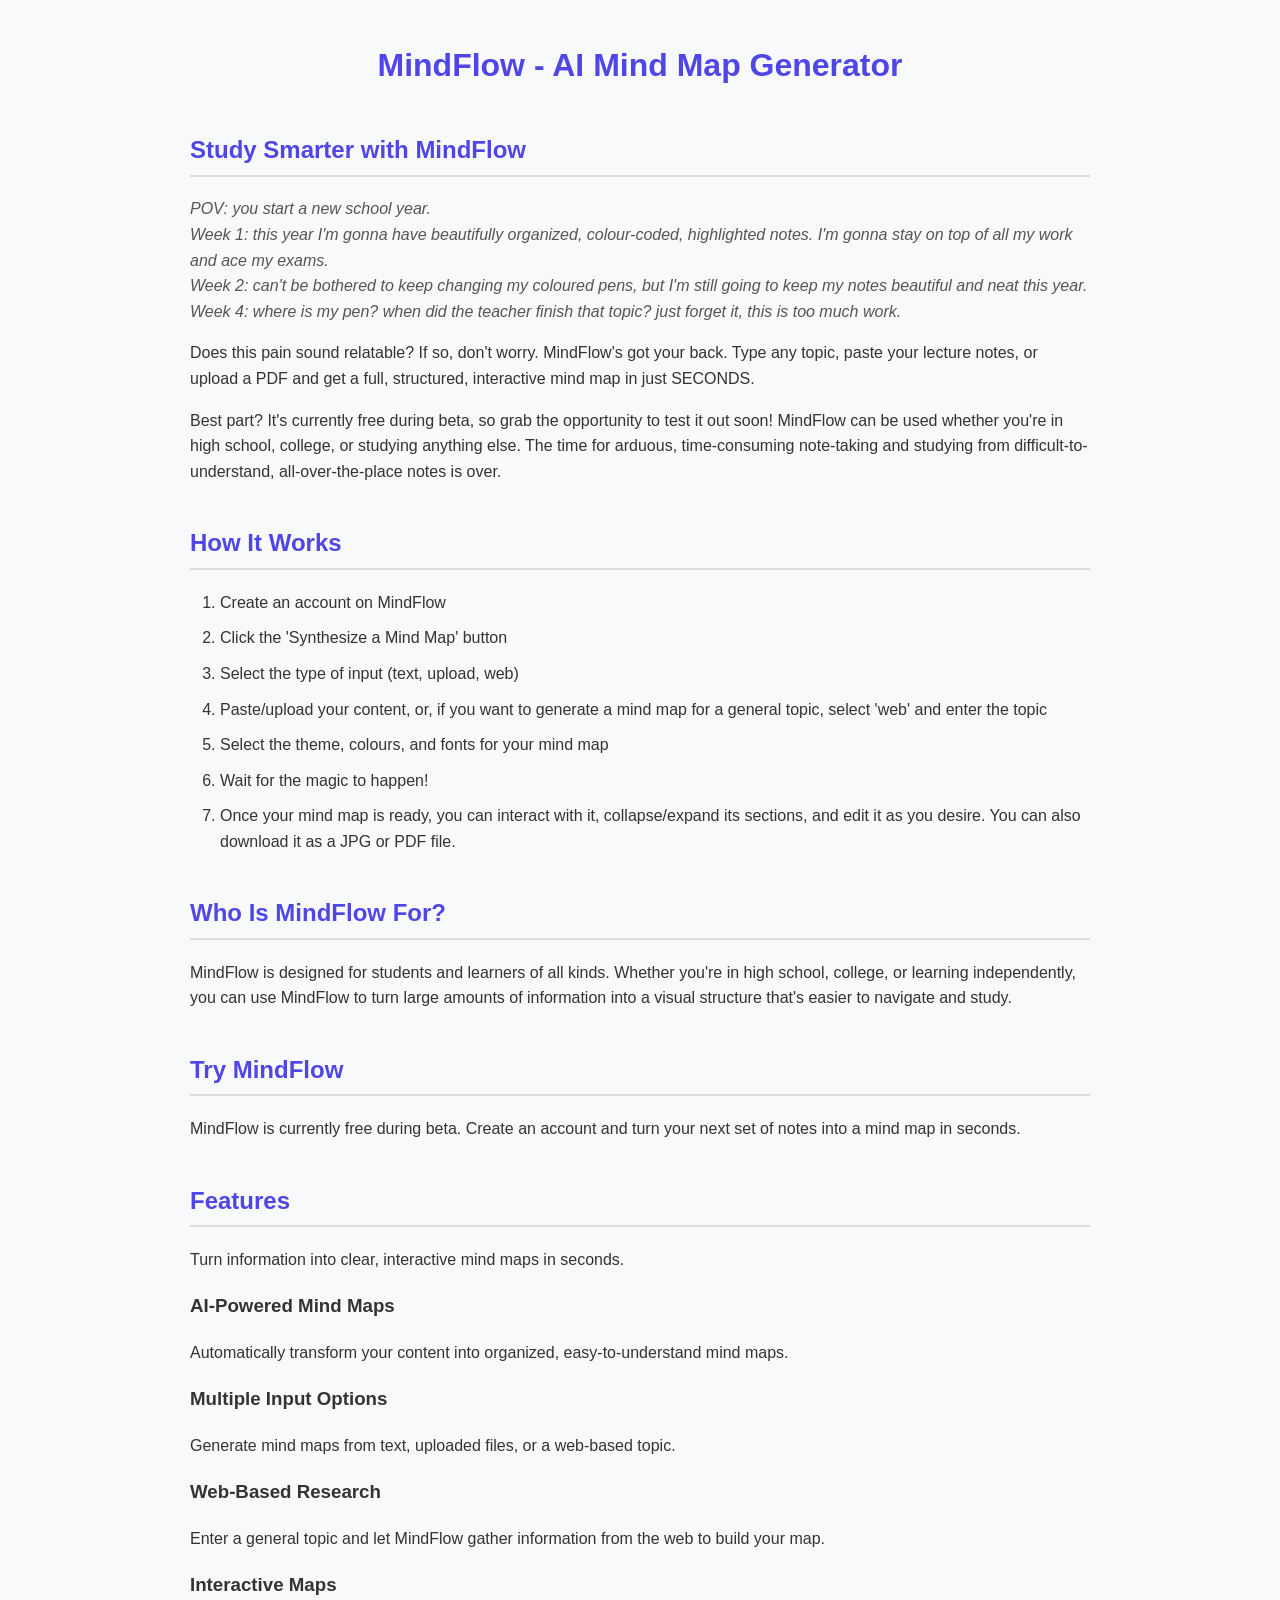
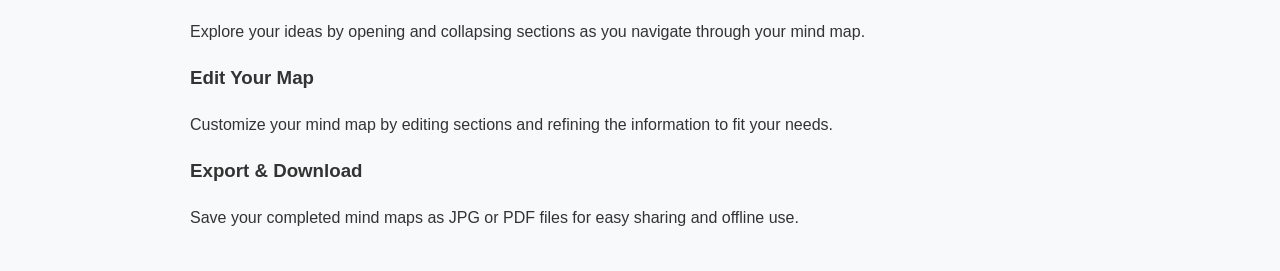
==== index.html @ 9a9466a0 "Rename public.html to index.html" ====
<html>

<head>
  <title>MindFlow - AI Mind Map Generator</title>
  <link rel="stylesheet" href="style.css">
</head>

<body>

<h1>MindFlow - AI Mind Map Generator</h1>

<h2>Study Smarter with MindFlow</h2>

<p>
  <em>
    POV: you start a new school year.<br>
    Week 1: this year I'm gonna have beautifully organized, colour-coded, highlighted notes. I'm gonna stay on top of all my work and ace my exams.<br>
    Week 2: can't be bothered to keep changing my coloured pens, but I'm still going to keep my notes beautiful and neat this year.<br>
    Week 4: where is my pen? when did the teacher finish that topic? just forget it, this is too much work.
  </em>
</p>

<p>
  Does this pain sound relatable? If so, don't worry. MindFlow's got your back.
  Type any topic, paste your lecture notes, or upload a PDF and get a full,
  structured, interactive mind map in just SECONDS.
</p>

<p>
  Best part? It's currently free during beta, so grab the opportunity to test it out soon!
  MindFlow can be used whether you're in high school, college, or studying anything else.
  The time for arduous, time-consuming note-taking and studying from difficult-to-understand,
  all-over-the-place notes is over.
</p>


<h2>How It Works</h2>

<ol>
  <li>Create an account on MindFlow</li>
  <li>Click the 'Synthesize a Mind Map' button</li>
  <li>Select the type of input (text, upload, web)</li>
  <li>Paste/upload your content, or, if you want to generate a mind map for a general topic, select 'web' and enter the topic</li>
  <li>Select the theme, colours, and fonts for your mind map</li>
  <li>Wait for the magic to happen!</li>
  <li>Once your mind map is ready, you can interact with it, collapse/expand its sections, and edit it as you desire. You can also download it as a JPG or PDF file.</li>
</ol>


<h2>Who Is MindFlow For?</h2>

<p>
  MindFlow is designed for students and learners of all kinds. Whether you're in
  high school, college, or learning independently, you can use MindFlow to turn
  large amounts of information into a visual structure that's easier to navigate
  and study.
</p>


<h2>Try MindFlow</h2>

<p>
  MindFlow is currently free during beta. Create an account and turn your next
  set of notes into a mind map in seconds.
</p>

<section class="features">
  <h2>Features</h2>
  <p>Turn information into clear, interactive mind maps in seconds.</p>

  <div class="features-grid">
    <div class="feature">
      <h3>AI-Powered Mind Maps</h3>
      <p>Automatically transform your content into organized, easy-to-understand mind maps.</p>
    </div>

    <div class="feature">
      <h3>Multiple Input Options</h3>
      <p>Generate mind maps from text, uploaded files, or a web-based topic.</p>
    </div>

    <div class="feature">
      <h3>Web-Based Research</h3>
      <p>Enter a general topic and let MindFlow gather information from the web to build your map.</p>
    </div>

    <div class="feature">
      <h3>Interactive Maps</h3>
      <p>Explore your ideas by opening and collapsing sections as you navigate through your mind map.</p>
    </div>

    <div class="feature">
      <h3>Edit Your Map</h3>
      <p>Customize your mind map by editing sections and refining the information to fit your needs.</p>
    </div>

    <div class="feature">
      <h3>Export & Download</h3>
      <p>Save your completed mind maps as JPG or PDF files for easy sharing and offline use.</p>
    </div>
  </div>
</section>


</body>

</html>
---- style.css ----
body {
  font-family: Arial, sans-serif;
  max-width: 900px;
  margin: 0 auto;
  padding: 40px;
  line-height: 1.6;
  color: #333;
  background-color: #f8f9fa;
}

h1 {
  text-align: center;
  color: #4f46e5;
  margin-bottom: 40px;
}

h2 {
  color: #4f46e5;
  margin-top: 40px;
  border-bottom: 2px solid #ddd;
  padding-bottom: 5px;
}

p {
  font-size: 16px;
}

em {
  color: #555;
}

ul, ol {
  padding-left: 30px;
}

li {
  margin-bottom: 10px;
}

strong {
  color: #4f46e5;
}
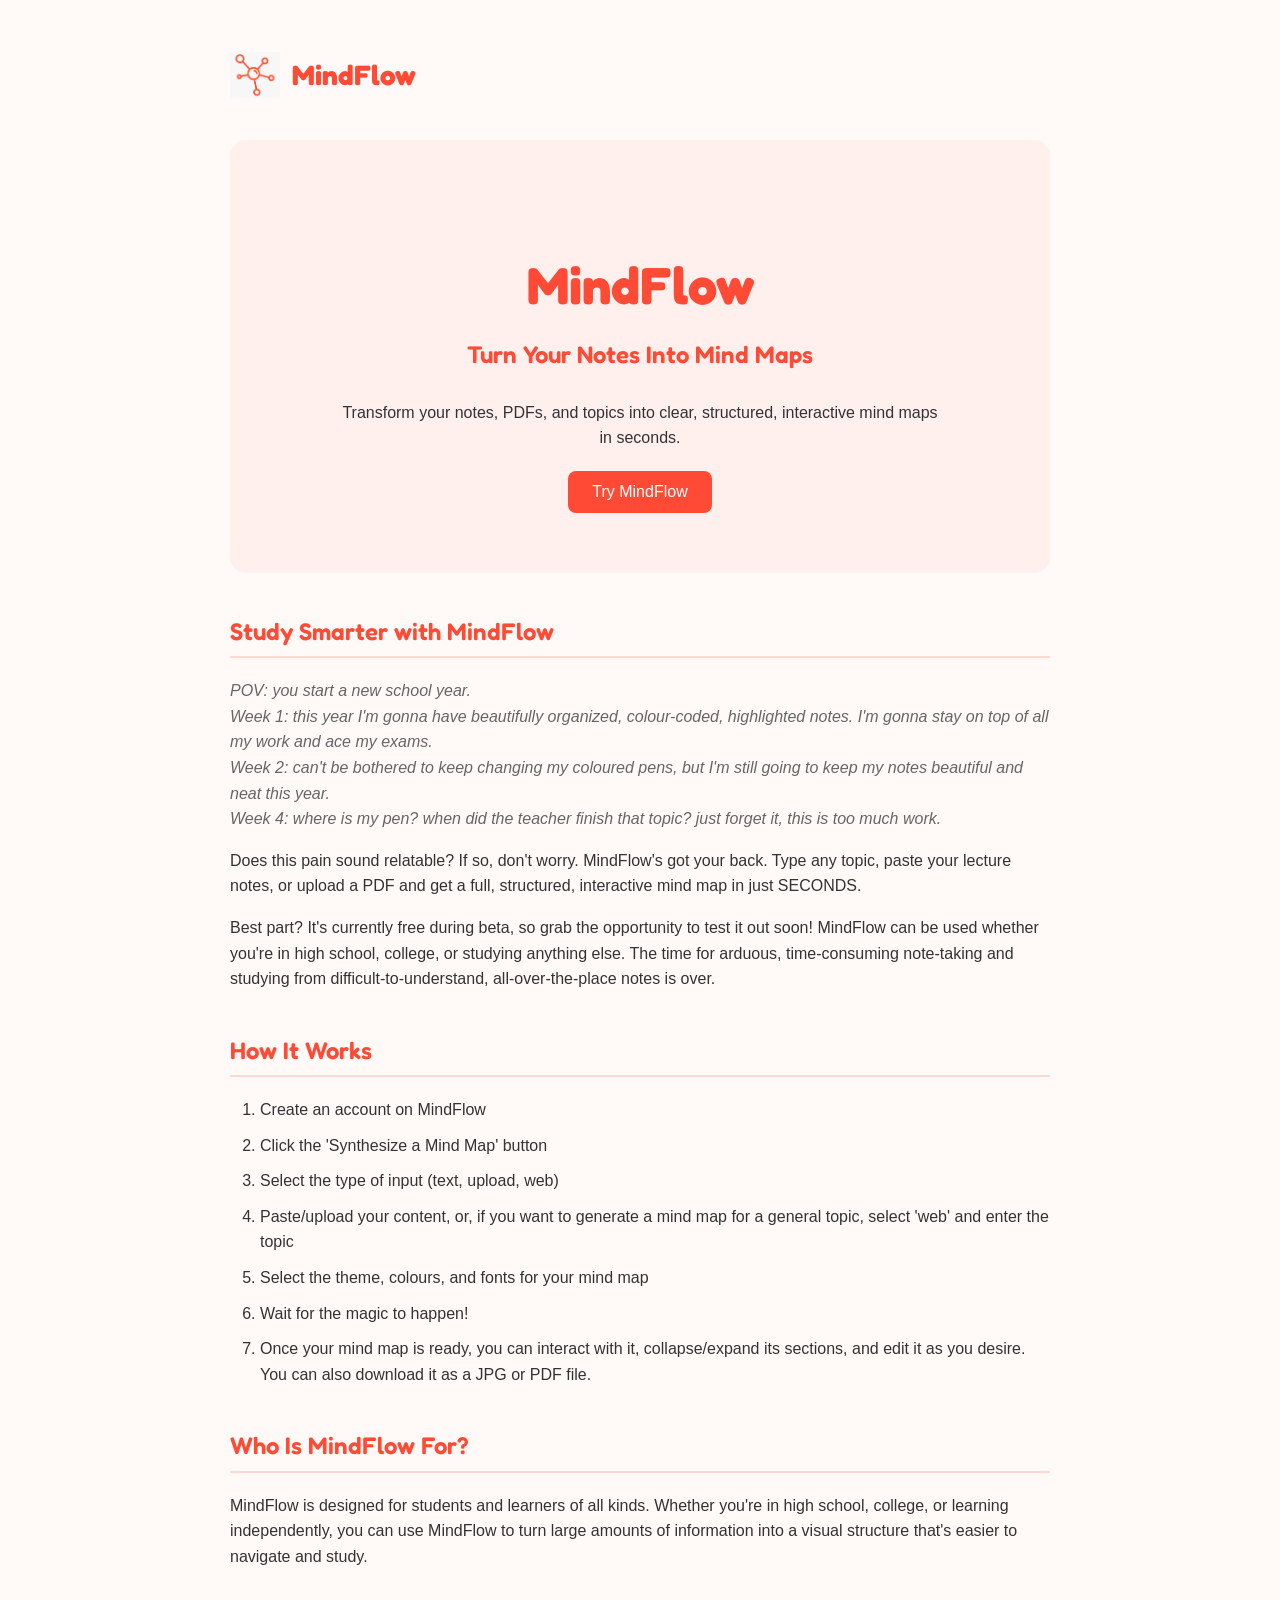
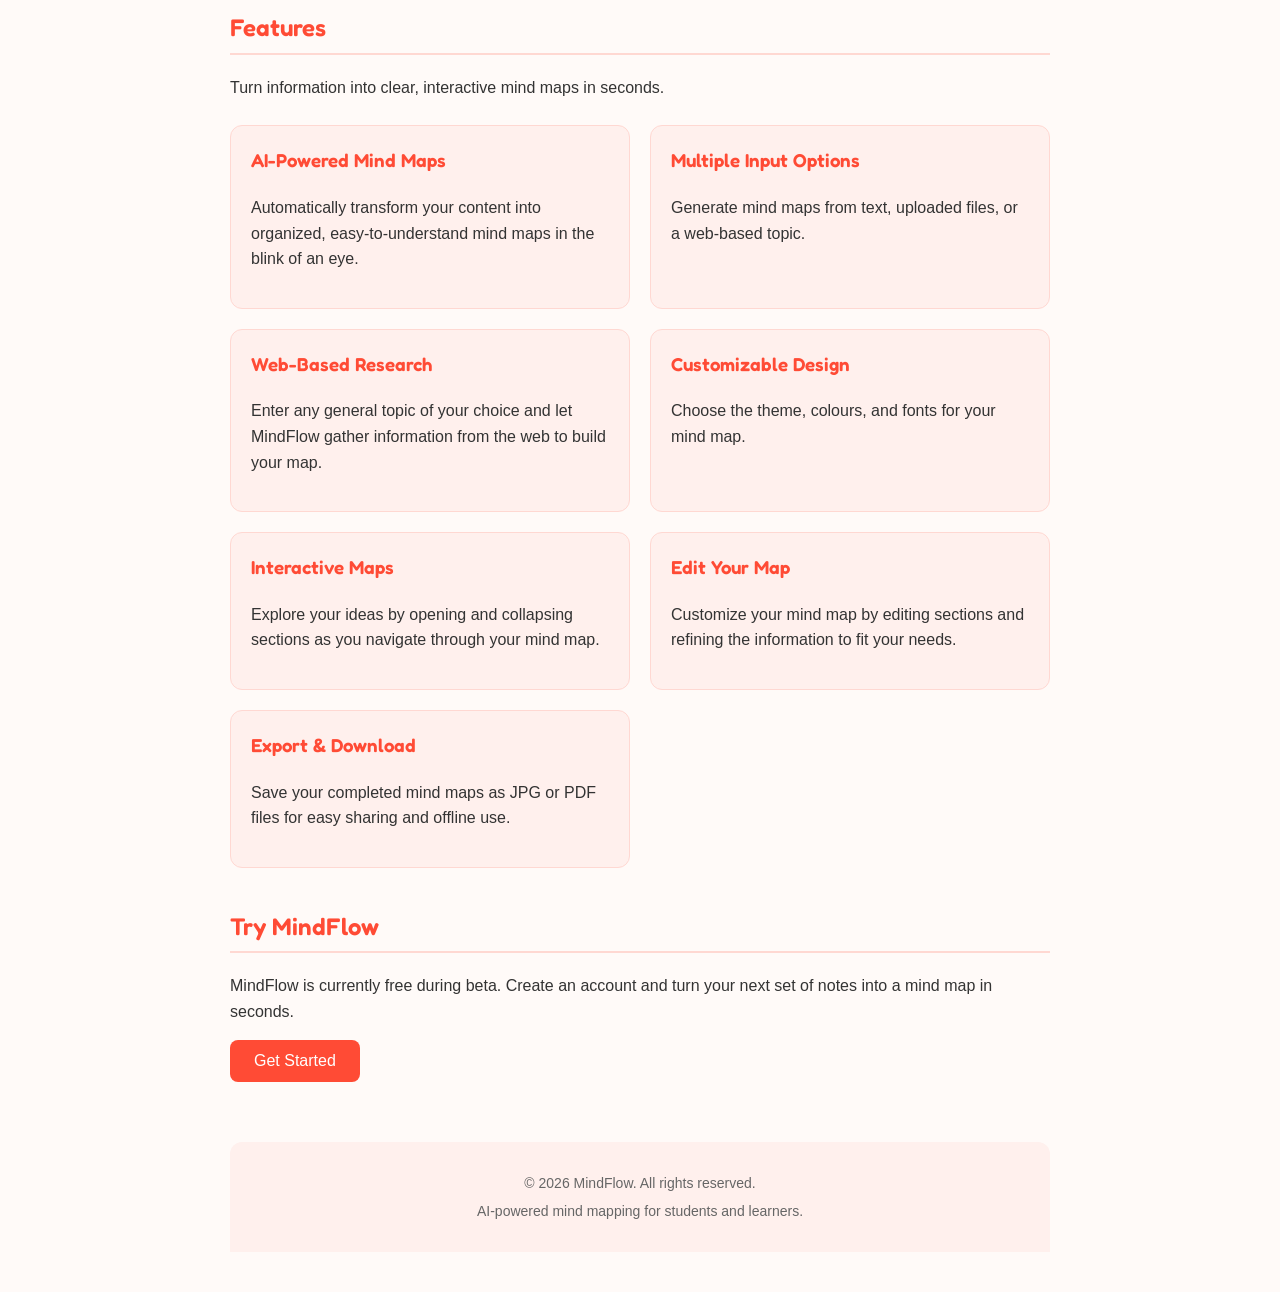
==== commit a38cb55c: "update mindflow website" ====
--- a/index.html
+++ b/index.html
@@ -6,103 +6,160 @@
   <link rel="stylesheet" href="style.css">
 </head>
 
+<header>
+  <img src="logo.png" alt="MindFlow logo">
+  <span>MindFlow</span>
+</header>
+
 <body>
 
-<h1>MindFlow - AI Mind Map Generator</h1>
+<section class="hero">
 
-<h2>Study Smarter with MindFlow</h2>
+  <h1>MindFlow</h1>
+  <h2>Turn Your Notes Into Mind Maps</h2>
 
-<p>
-  <em>
-    POV: you start a new school year.<br>
-    Week 1: this year I'm gonna have beautifully organized, colour-coded, highlighted notes. I'm gonna stay on top of all my work and ace my exams.<br>
-    Week 2: can't be bothered to keep changing my coloured pens, but I'm still going to keep my notes beautiful and neat this year.<br>
-    Week 4: where is my pen? when did the teacher finish that topic? just forget it, this is too much work.
-  </em>
-</p>
+  <p>
+    Transform your notes, PDFs, and topics into clear, structured, interactive
+    mind maps in seconds.
+  </p>
 
-<p>
-  Does this pain sound relatable? If so, don't worry. MindFlow's got your back.
-  Type any topic, paste your lecture notes, or upload a PDF and get a full,
-  structured, interactive mind map in just SECONDS.
-</p>
+  <button>Try MindFlow</button>
+</section>
 
-<p>
-  Best part? It's currently free during beta, so grab the opportunity to test it out soon!
-  MindFlow can be used whether you're in high school, college, or studying anything else.
-  The time for arduous, time-consuming note-taking and studying from difficult-to-understand,
-  all-over-the-place notes is over.
-</p>
+<section>
+  <h2>Study Smarter with MindFlow</h2>
 
+  <p>
+    <em>
+      POV: you start a new school year.<br>
+      Week 1: this year I'm gonna have beautifully organized, colour-coded, highlighted notes. I'm gonna stay on top of all my work and ace my exams.<br>
+      Week 2: can't be bothered to keep changing my coloured pens, but I'm still going to keep my notes beautiful and neat this year.<br>
+      Week 4: where is my pen? when did the teacher finish that topic? just forget it, this is too much work.
+    </em>
+  </p>
 
-<h2>How It Works</h2>
+  <p>
+    Does this pain sound relatable? If so, don't worry. MindFlow's got your back.
+    Type any topic, paste your lecture notes, or upload a PDF and get a full,
+    structured, interactive mind map in just SECONDS.
+  </p>
 
-<ol>
-  <li>Create an account on MindFlow</li>
-  <li>Click the 'Synthesize a Mind Map' button</li>
-  <li>Select the type of input (text, upload, web)</li>
-  <li>Paste/upload your content, or, if you want to generate a mind map for a general topic, select 'web' and enter the topic</li>
-  <li>Select the theme, colours, and fonts for your mind map</li>
-  <li>Wait for the magic to happen!</li>
-  <li>Once your mind map is ready, you can interact with it, collapse/expand its sections, and edit it as you desire. You can also download it as a JPG or PDF file.</li>
-</ol>
+  <p>
+    Best part? It's currently free during beta, so grab the opportunity to test it out soon!
+    MindFlow can be used whether you're in high school, college, or studying anything else.
+    The time for arduous, time-consuming note-taking and studying from difficult-to-understand,
+    all-over-the-place notes is over.
+  </p>
+</section>
 
+<section>
+  <h2>How It Works</h2>
 
-<h2>Who Is MindFlow For?</h2>
+  <ol>
+    <li>Create an account on MindFlow</li>
+    <li>Click the 'Synthesize a Mind Map' button</li>
+    <li>Select the type of input (text, upload, web)</li>
+    <li>Paste/upload your content, or, if you want to generate a mind map for a general topic, select 'web' and enter the topic</li>
+    <li>Select the theme, colours, and fonts for your mind map</li>
+    <li>Wait for the magic to happen!</li>
+    <li>
+      Once your mind map is ready, you can interact with it,
+      collapse/expand its sections, and edit it as you desire.
+      You can also download it as a JPG or PDF file.
+    </li>
+  </ol>
+</section>
 
-<p>
-  MindFlow is designed for students and learners of all kinds. Whether you're in
-  high school, college, or learning independently, you can use MindFlow to turn
-  large amounts of information into a visual structure that's easier to navigate
-  and study.
-</p>
+<section>
+  <h2>Who Is MindFlow For?</h2>
 
-
-<h2>Try MindFlow</h2>
-
-<p>
-  MindFlow is currently free during beta. Create an account and turn your next
-  set of notes into a mind map in seconds.
-</p>
+  <p>
+    MindFlow is designed for students and learners of all kinds. Whether you're in
+    high school, college, or learning independently, you can use MindFlow to turn
+    large amounts of information into a visual structure that's easier to navigate
+    and study.
+  </p>
+</section>
 
 <section class="features">
   <h2>Features</h2>
   <p>Turn information into clear, interactive mind maps in seconds.</p>
 
   <div class="features-grid">
+
     <div class="feature">
       <h3>AI-Powered Mind Maps</h3>
-      <p>Automatically transform your content into organized, easy-to-understand mind maps.</p>
+      <p>
+        Automatically transform your content into organized,
+        easy-to-understand mind maps in the blink of an eye.
+      </p>
     </div>
 
     <div class="feature">
       <h3>Multiple Input Options</h3>
-      <p>Generate mind maps from text, uploaded files, or a web-based topic.</p>
+      <p>
+        Generate mind maps from text, uploaded files, or a web-based topic.
+      </p>
     </div>
 
     <div class="feature">
       <h3>Web-Based Research</h3>
-      <p>Enter a general topic and let MindFlow gather information from the web to build your map.</p>
+      <p>
+        Enter any general topic of your choice and let MindFlow gather information
+        from the web to build your map.
+      </p>
+    </div>
+
+    <div class="feature">
+      <h3>Customizable Design</h3>
+      <p>
+        Choose the theme, colours, and fonts for your mind map.
+      </p>
     </div>
 
     <div class="feature">
       <h3>Interactive Maps</h3>
-      <p>Explore your ideas by opening and collapsing sections as you navigate through your mind map.</p>
+      <p>
+        Explore your ideas by opening and collapsing sections
+        as you navigate through your mind map.
+      </p>
     </div>
 
     <div class="feature">
       <h3>Edit Your Map</h3>
-      <p>Customize your mind map by editing sections and refining the information to fit your needs.</p>
+      <p>
+        Customize your mind map by editing sections and refining
+        the information to fit your needs.
+      </p>
     </div>
 
     <div class="feature">
       <h3>Export & Download</h3>
-      <p>Save your completed mind maps as JPG or PDF files for easy sharing and offline use.</p>
+      <p>
+        Save your completed mind maps as JPG or PDF files
+        for easy sharing and offline use.
+      </p>
     </div>
+
   </div>
 </section>
 
+<section>
+  <h2>Try MindFlow</h2>
+
+  <p>
+    MindFlow is currently free during beta. Create an account and turn your next
+    set of notes into a mind map in seconds.
+  </p>
+
+  <button>Get Started</button>
+</section>
+
+<footer>
+  <p>&copy; 2026 MindFlow. All rights reserved.</p>
+  <p>AI-powered mind mapping for students and learners.</p>
+</footer>
 
 </body>
 
-</html> 
+</html>
--- a/style.css
+++ b/style.css
@@ -1,3 +1,13 @@
+@import url('https://fonts.googleapis.com/css2?family=Fredoka:wght@500;600;700&display=swap');
+
+* {
+  box-sizing: border-box;
+}
+
+html {
+  scroll-behavior: smooth;
+}
+
 body {
   font-family: Arial, sans-serif;
   max-width: 900px;
@@ -5,20 +15,34 @@
   padding: 40px;
   line-height: 1.6;
   color: #333;
-  background-color: #f8f9fa;
+  background-color: #fffaf8;
+}
+
+h1,
+h2,
+h3 {
+  font-family: 'Fredoka', sans-serif;
 }
 
 h1 {
   text-align: center;
-  color: #4f46e5;
-  margin-bottom: 40px;
+  color: #ff4b35;
+  margin-bottom: 20px;
+  font-size: 48px;
+  font-weight: 700;
 }
 
 h2 {
-  color: #4f46e5;
+  color: #ff4b35;
   margin-top: 40px;
-  border-bottom: 2px solid #ddd;
+  border-bottom: 2px solid #ffd8d2;
   padding-bottom: 5px;
+  font-weight: 600;
+}
+
+h3 {
+  color: #ff4b35;
+  font-weight: 600;
 }
 
 p {
@@ -26,10 +50,11 @@
 }
 
 em {
-  color: #555;
-}
-
-ul, ol {
+  color: #666;
+}
+
+ul,
+ol {
   padding-left: 30px;
 }
 
@@ -38,5 +63,232 @@
 }
 
 strong {
-  color: #4f46e5;
+  color: #ff4b35;
+}
+
+header {
+  display: flex;
+  align-items: center;
+  gap: 12px;
+  margin-bottom: 30px;
+  padding: 10px 0;
+}
+
+header img {
+  width: 50px;
+  height: 50px;
+  object-fit: contain;
+  transition: transform 0.25s ease;
+}
+
+header img:hover {
+  transform: rotate(-5deg) scale(1.08);
+}
+
+header span {
+  font-family: 'Fredoka', sans-serif;
+  font-size: 28px;
+  font-weight: 700;
+  color: #ff4b35;
+}
+
+.hero {
+  text-align: center;
+  padding: 60px 20px;
+  background-color: #fff0ed;
+  border-radius: 16px;
+  margin-bottom: 40px;
+  transition: transform 0.25s ease, box-shadow 0.25s ease;
+}
+
+.hero:hover {
+  transform: translateY(-3px);
+  box-shadow: 0 8px 25px rgba(255, 75, 53, 0.12);
+}
+
+.hero h1 {
+  font-size: 52px;
+  margin-bottom: 10px;
+}
+
+.hero h2 {
+  border: none;
+  margin-top: 0;
+}
+
+.hero p {
+  max-width: 600px;
+  margin: 20px auto;
+}
+
+.logo {
+  width: 120px;
+  height: 120px;
+  object-fit: contain;
+  margin-bottom: 10px;
+  transition: transform 0.3s ease;
+}
+
+.logo:hover {
+  transform: scale(1.08) rotate(3deg);
+}
+
+.features-grid {
+  display: grid;
+  grid-template-columns: repeat(2, 1fr);
+  gap: 20px;
+  margin-top: 25px;
+}
+
+.feature {
+  background-color: #fff0ed;
+  padding: 20px;
+  border-radius: 12px;
+  border: 1px solid #ffd8d2;
+  transition: transform 0.25s ease, box-shadow 0.25s ease, border-color 0.25s ease;
+}
+
+.feature:hover {
+  transform: translateY(-5px);
+  box-shadow: 0 8px 20px rgba(255, 75, 53, 0.12);
+  border-color: #ff9b8d;
+}
+
+.feature h3 {
+  margin-top: 0;
+}
+
+button {
+  background-color: #ff4b35;
+  color: white;
+  border: none;
+  padding: 12px 24px;
+  border-radius: 8px;
+  font-size: 16px;
+  cursor: pointer;
+  font-family: Arial, sans-serif;
+  transition: background-color 0.2s ease, transform 0.2s ease, box-shadow 0.2s ease;
+}
+
+button:hover {
+  background-color: #e63d2a;
+  transform: translateY(-2px);
+  box-shadow: 0 5px 12px rgba(255, 75, 53, 0.25);
+}
+
+button:active {
+  transform: translateY(0);
+  box-shadow: none;
+}
+
+footer {
+  text-align: center;
+  margin-top: 60px;
+  padding: 25px;
+  background-color: #fff0ed;
+  color: #666;
+  border-radius: 12px 12px 0 0;
+}
+
+footer p {
+  margin: 5px;
+  font-size: 14px;
+}
+
+@media (max-width: 600px) {
+  body {
+    width: 100%;
+    padding: 20px 15px;
+  }
+
+  header {
+    margin-bottom: 20px;
+  }
+
+  header img {
+    width: 40px;
+    height: 40px;
+  }
+
+  header span {
+    font-size: 24px;
+  }
+
+  .hero {
+    padding: 40px 15px;
+    border-radius: 12px;
+  }
+
+  .hero h1 {
+    font-size: 40px;
+  }
+
+  .hero h2 {
+    font-size: 24px;
+  }
+
+  .hero p {
+    font-size: 15px;
+  }
+
+  .logo {
+    width: 90px;
+    height: 90px;
+  }
+
+  h2 {
+    font-size: 26px;
+    margin-top: 30px;
+  }
+
+  h3 {
+    font-size: 20px;
+  }
+
+  p {
+    font-size: 15px;
+  }
+
+  ul,
+  ol {
+    padding-left: 25px;
+  }
+
+  .features-grid {
+    grid-template-columns: 1fr;
+    gap: 15px;
+  }
+
+  .feature {
+    padding: 18px;
+  }
+
+  button {
+    padding: 11px 20px;
+    width: auto;
+    max-width: 100%;
+  }
+
+  footer {
+    margin-top: 40px;
+    padding: 20px 10px;
+  }
+}
+
+@media (max-width: 380px) {
+  .hero h1 {
+    font-size: 34px;
+  }
+
+  .hero h2 {
+    font-size: 21px;
+  }
+
+  header span {
+    font-size: 21px;
+  }
+
+  body {
+    padding: 15px 12px;
+  }
 }
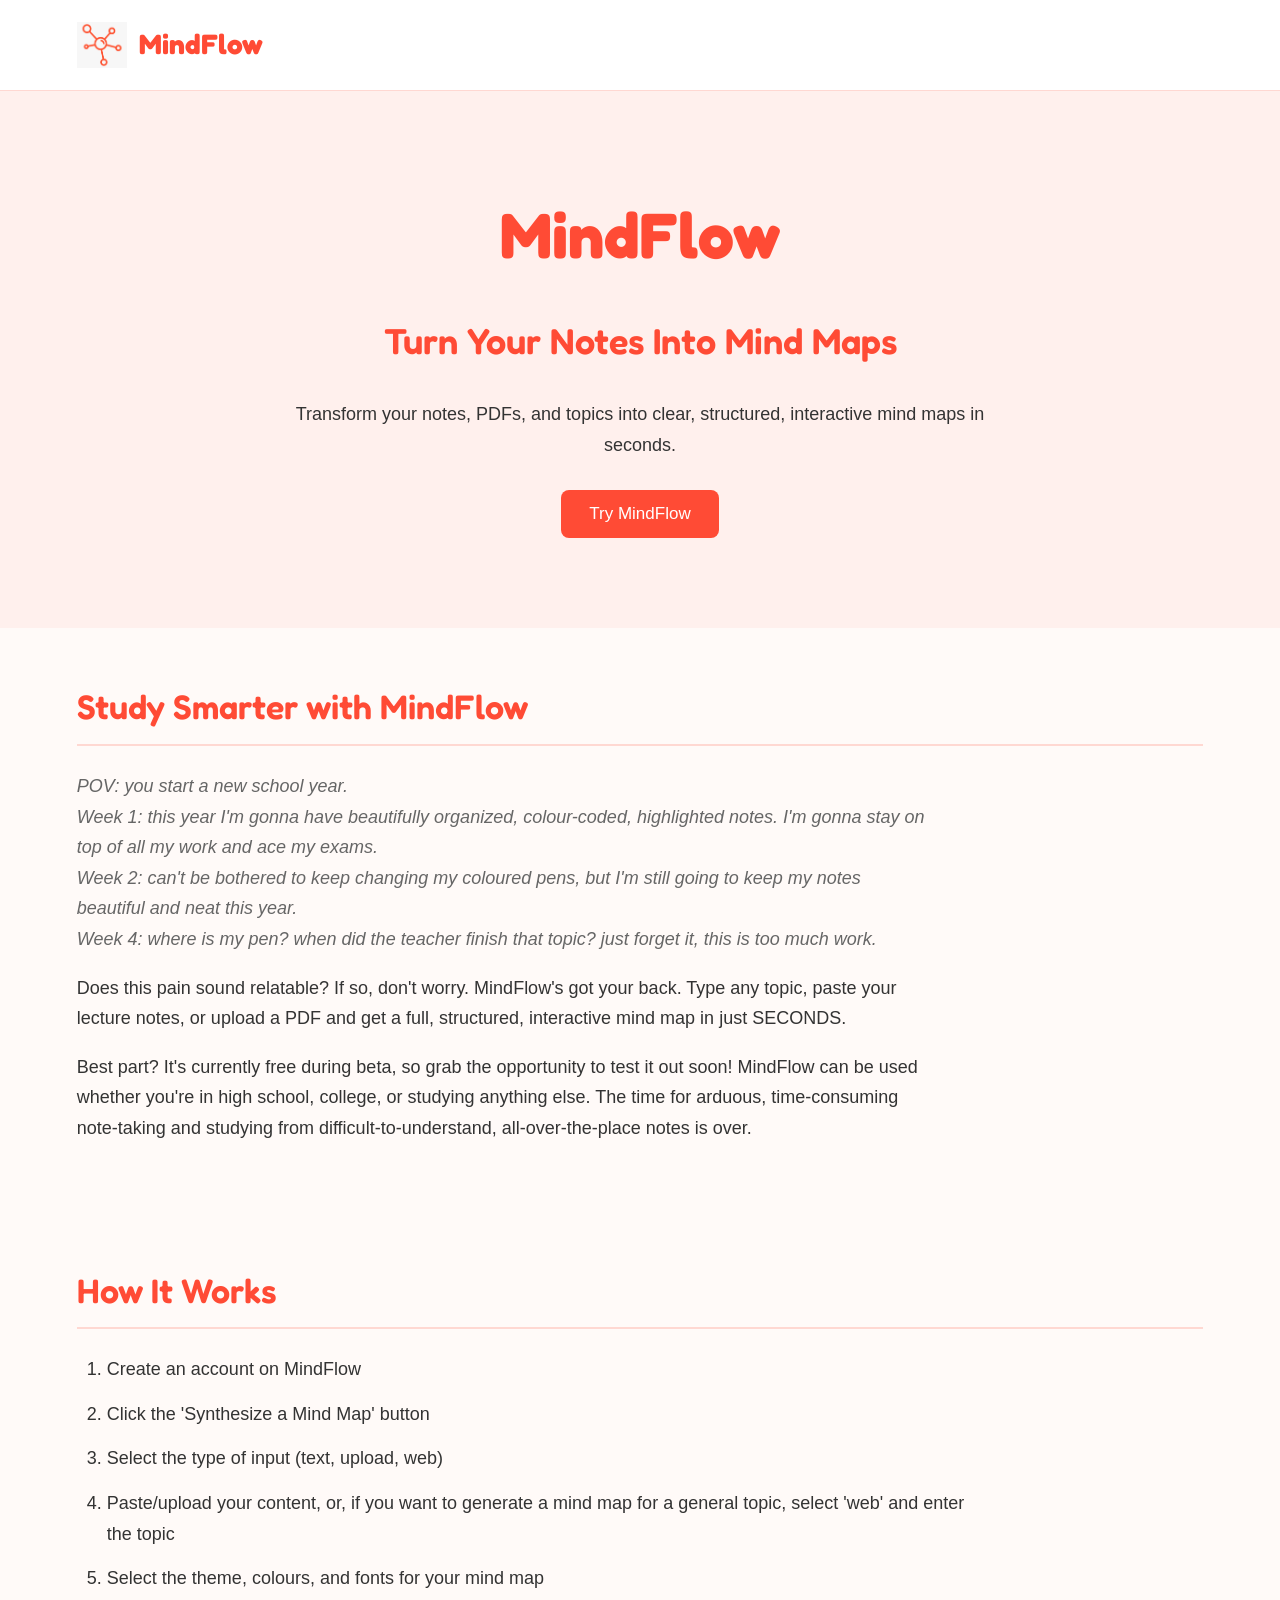
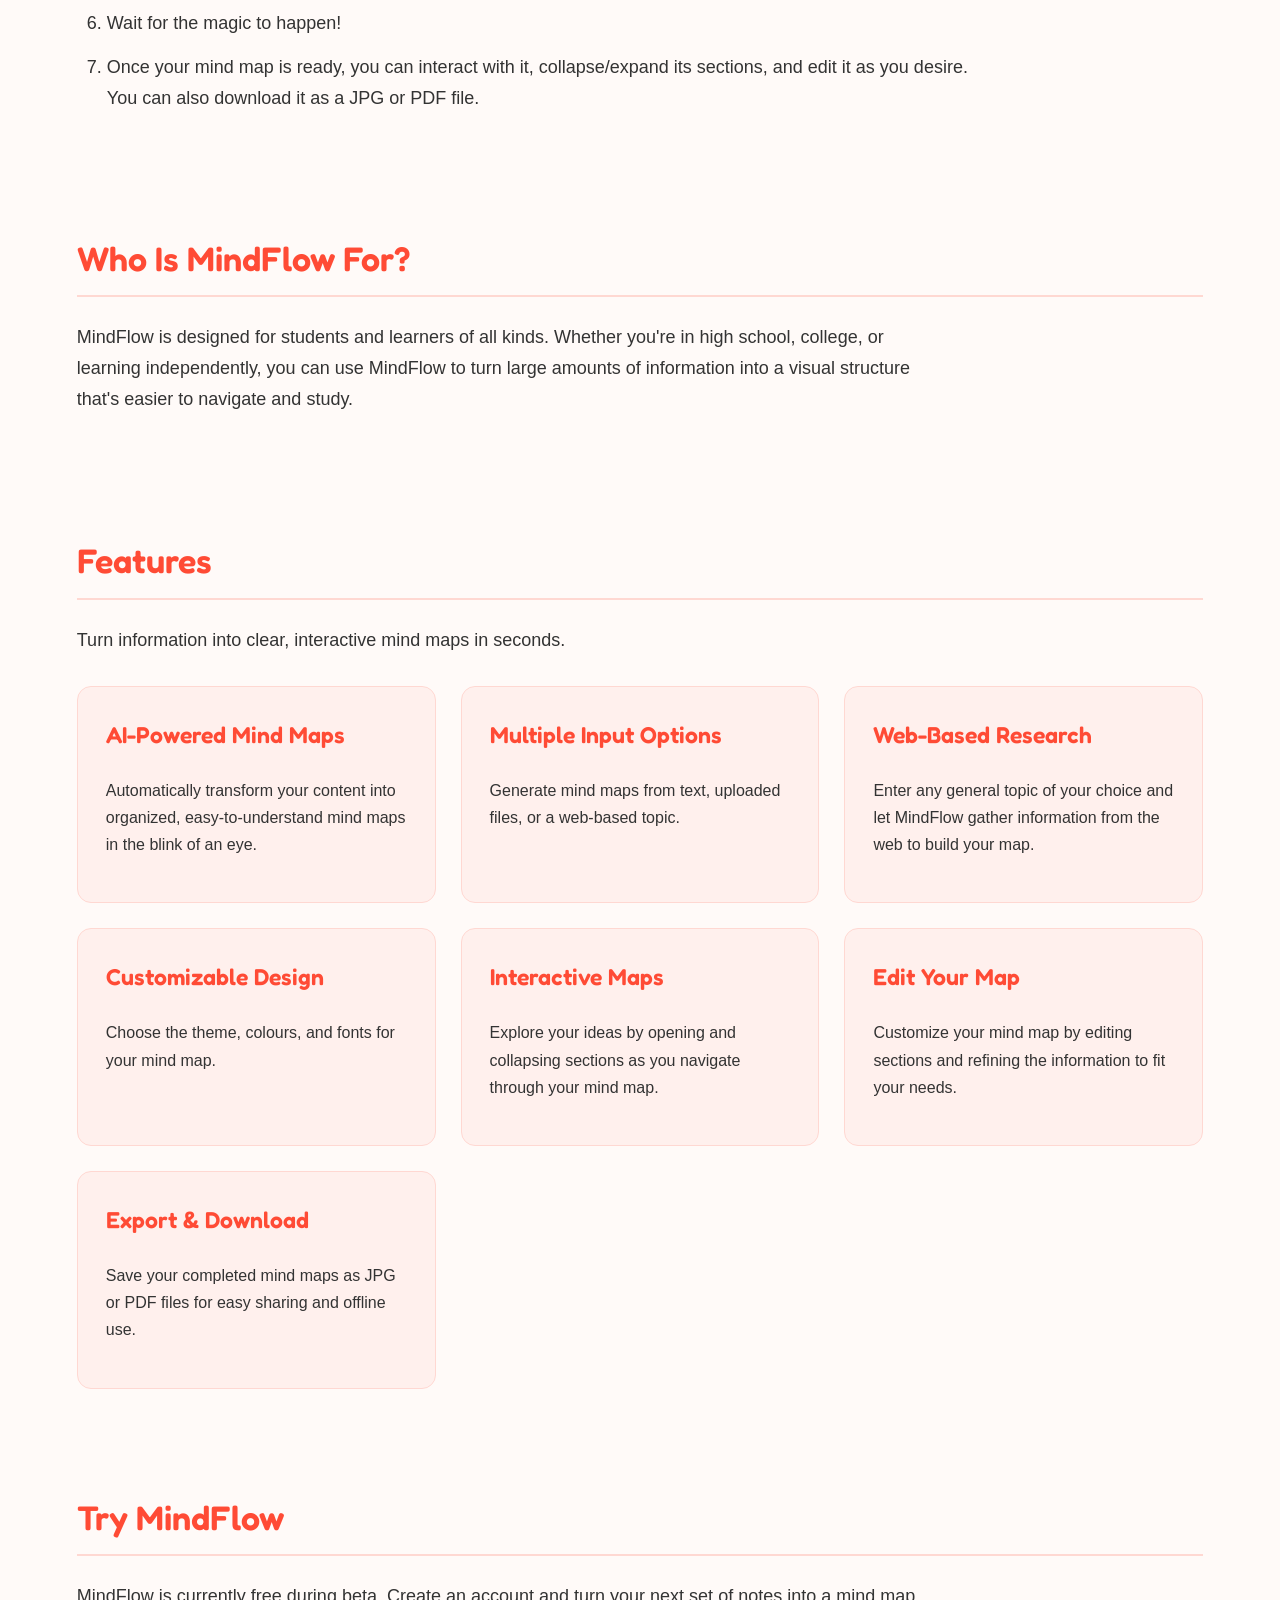
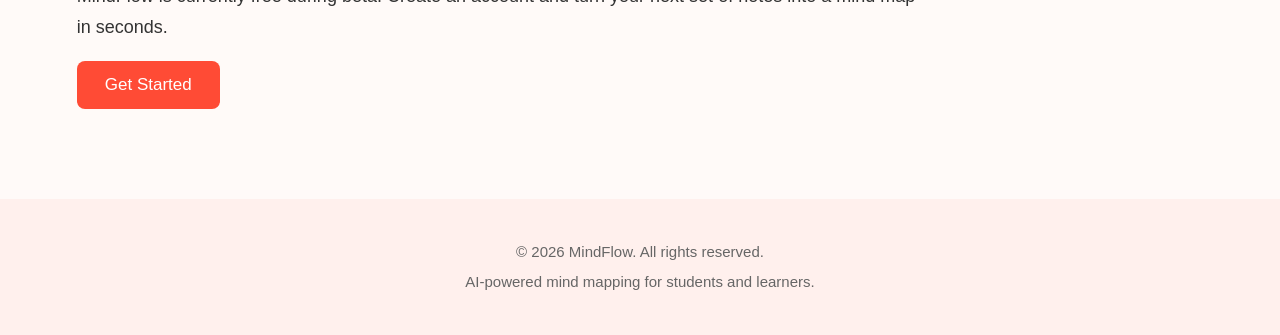
==== commit 54b42c1b: "Make website responsive on phone" ====
--- a/index.html
+++ b/index.html
@@ -2,7 +2,9 @@
 <html>
 
 <head>
+  <meta name="viewport" content="width=device-width, initial-scale=1.0">
   <title>MindFlow - AI Mind Map Generator</title>
+  <link rel="icon" type="image/png" href="logo.png">
   <link rel="stylesheet" href="style.css">
 </head>
 
@@ -23,7 +25,7 @@
     mind maps in seconds.
   </p>
 
-  <button>Try MindFlow</button>
+  <button id="tryButton">Try MindFlow</button>
 </section>
 
 <section>
@@ -152,7 +154,7 @@
     set of notes into a mind map in seconds.
   </p>
 
-  <button>Get Started</button>
+  <button id="getStartedButton">Get Started</button>
 </section>
 
 <footer>
@@ -160,6 +162,8 @@
   <p>AI-powered mind mapping for students and learners.</p>
 </footer>
 
+
+<script src="script.js"></script>
 </body>
 
 </html>
--- a/style.css
+++ b/style.css
@@ -10,68 +10,20 @@
 
 body {
   font-family: Arial, sans-serif;
-  max-width: 900px;
-  margin: 0 auto;
-  padding: 40px;
-  line-height: 1.6;
+  margin: 0;
+  padding: 0;
+  line-height: 1.7;
   color: #333;
   background-color: #fffaf8;
-}
-
-h1,
-h2,
-h3 {
-  font-family: 'Fredoka', sans-serif;
-}
-
-h1 {
-  text-align: center;
-  color: #ff4b35;
-  margin-bottom: 20px;
-  font-size: 48px;
-  font-weight: 700;
-}
-
-h2 {
-  color: #ff4b35;
-  margin-top: 40px;
-  border-bottom: 2px solid #ffd8d2;
-  padding-bottom: 5px;
-  font-weight: 600;
-}
-
-h3 {
-  color: #ff4b35;
-  font-weight: 600;
-}
-
-p {
-  font-size: 16px;
-}
-
-em {
-  color: #666;
-}
-
-ul,
-ol {
-  padding-left: 30px;
-}
-
-li {
-  margin-bottom: 10px;
-}
-
-strong {
-  color: #ff4b35;
 }
 
 header {
   display: flex;
   align-items: center;
   gap: 12px;
-  margin-bottom: 30px;
-  padding: 10px 0;
+  padding: 20px 6%;
+  background-color: #ffffff;
+  border-bottom: 1px solid #ffd8d2;
 }
 
 header img {
@@ -92,38 +44,93 @@
   color: #ff4b35;
 }
 
+section {
+  width: 88%;
+  max-width: 1200px;
+  margin: 0 auto;
+  padding: 50px 0;
+}
+
+h1,
+h2,
+h3 {
+  font-family: 'Fredoka', sans-serif;
+}
+
+h1 {
+  color: #ff4b35;
+  font-size: 52px;
+  font-weight: 700;
+  margin: 0 0 20px;
+}
+
+h2 {
+  color: #ff4b35;
+  font-size: 34px;
+  margin: 0 0 25px;
+  padding-bottom: 8px;
+  border-bottom: 2px solid #ffd8d2;
+  font-weight: 600;
+}
+
+h3 {
+  color: #ff4b35;
+  font-size: 23px;
+  font-weight: 600;
+}
+
+p {
+  font-size: 18px;
+  max-width: 850px;
+}
+
+em {
+  color: #666;
+}
+
+ul,
+ol {
+  padding-left: 30px;
+  max-width: 900px;
+}
+
+li {
+  font-size: 18px;
+  margin-bottom: 14px;
+}
+
+strong {
+  color: #ff4b35;
+}
+
 .hero {
+  width: 100%;
+  max-width: none;
+  margin: 0;
+  padding: 90px 8%;
   text-align: center;
-  padding: 60px 20px;
   background-color: #fff0ed;
-  border-radius: 16px;
-  margin-bottom: 40px;
-  transition: transform 0.25s ease, box-shadow 0.25s ease;
-}
-
-.hero:hover {
-  transform: translateY(-3px);
-  box-shadow: 0 8px 25px rgba(255, 75, 53, 0.12);
+  border-radius: 0;
+}
+
+.hero p {
+  max-width: 700px;
+  margin: 20px auto 30px;
 }
 
 .hero h1 {
-  font-size: 52px;
-  margin-bottom: 10px;
+  font-size: 64px;
 }
 
 .hero h2 {
   border: none;
-  margin-top: 0;
-}
-
-.hero p {
-  max-width: 600px;
-  margin: 20px auto;
+  font-size: 36px;
+  margin: 0;
 }
 
 .logo {
-  width: 120px;
-  height: 120px;
+  width: 130px;
+  height: 130px;
   object-fit: contain;
   margin-bottom: 10px;
   transition: transform 0.3s ease;
@@ -131,49 +138,26 @@
 
 .logo:hover {
   transform: scale(1.08) rotate(3deg);
-}
-
-.features-grid {
-  display: grid;
-  grid-template-columns: repeat(2, 1fr);
-  gap: 20px;
-  margin-top: 25px;
-}
-
-.feature {
-  background-color: #fff0ed;
-  padding: 20px;
-  border-radius: 12px;
-  border: 1px solid #ffd8d2;
-  transition: transform 0.25s ease, box-shadow 0.25s ease, border-color 0.25s ease;
-}
-
-.feature:hover {
-  transform: translateY(-5px);
-  box-shadow: 0 8px 20px rgba(255, 75, 53, 0.12);
-  border-color: #ff9b8d;
-}
-
-.feature h3 {
-  margin-top: 0;
 }
 
 button {
   background-color: #ff4b35;
   color: white;
   border: none;
-  padding: 12px 24px;
+  padding: 14px 28px;
   border-radius: 8px;
-  font-size: 16px;
+  font-size: 17px;
   cursor: pointer;
   font-family: Arial, sans-serif;
-  transition: background-color 0.2s ease, transform 0.2s ease, box-shadow 0.2s ease;
+  transition: background-color 0.2s ease,
+              transform 0.2s ease,
+              box-shadow 0.2s ease;
 }
 
 button:hover {
   background-color: #e63d2a;
   transform: translateY(-2px);
-  box-shadow: 0 5px 12px rgba(255, 75, 53, 0.25);
+  box-shadow: 0 6px 15px rgba(255, 75, 53, 0.25);
 }
 
 button:active {
@@ -181,42 +165,231 @@
   box-shadow: none;
 }
 
+.features {
+  width: 88%;
+  max-width: 1200px;
+}
+
+.features-grid {
+  display: grid;
+  grid-template-columns: repeat(3, 1fr);
+  gap: 25px;
+  margin-top: 30px;
+}
+
+.feature {
+  background-color: #fff0ed;
+  padding: 28px;
+  border-radius: 14px;
+  border: 1px solid #ffd8d2;
+  cursor: pointer;
+  transition: background-color 0.25s ease,
+              transform 0.25s ease,
+              box-shadow 0.25s ease,
+              border-color 0.25s ease;
+}
+
+.feature p {
+  font-size: 16px;
+}
+
+.feature h3 {
+  margin-top: 0;
+}
+
+.feature.selected {
+  background-color: #ffc9bf;
+  border-color: #ff4b35;
+  transform: translateY(-5px);
+  box-shadow: 0 8px 20px rgba(255, 75, 53, 0.15);
+}
+
+@media (hover: hover) and (pointer: fine) {
+  .feature:hover {
+    background-color: #ffddd6;
+    border-color: #ff4b35;
+    transform: translateY(-5px);
+    box-shadow: 0 8px 20px rgba(255, 75, 53, 0.15);
+  }
+}
+
 footer {
+  margin-top: 40px;
+  padding: 35px 6%;
   text-align: center;
-  margin-top: 60px;
-  padding: 25px;
   background-color: #fff0ed;
   color: #666;
-  border-radius: 12px 12px 0 0;
 }
 
 footer p {
+  max-width: none;
   margin: 5px;
-  font-size: 14px;
+  font-size: 15px;
+}
+
+@media (max-width: 900px) {
+  section {
+    width: 90%;
+    padding: 45px 0;
+  }
+
+  .hero {
+    padding: 75px 6%;
+  }
+
+  .features-grid {
+    grid-template-columns: repeat(2, 1fr);
+  }
+
+  h1 {
+    font-size: 46px;
+  }
+
+  h2 {
+    font-size: 31px;
+  }
+
+  p,
+  li {
+    font-size: 17px;
+  }
 }
 
 @media (max-width: 600px) {
   body {
     width: 100%;
-    padding: 20px 15px;
+    padding: 0;
+    font-size: 18px;
   }
 
   header {
-    margin-bottom: 20px;
+    padding: 16px 5%;
+    flex-wrap: wrap;
+    gap: 8px;
   }
 
   header img {
-    width: 40px;
-    height: 40px;
+    width: 42px;
+    height: 42px;
   }
 
   header span {
-    font-size: 24px;
+    font-size: 26px;
+  }
+
+  nav {
+    width: 100%;
+    margin-left: 0;
+    margin-top: 12px;
+    display: flex;
+    justify-content: center;
+    gap: 10px;
+  }
+
+  nav a {
+    font-size: 16px;
+    padding: 10px 15px;
+  }
+
+  section {
+    width: 90%;
+    padding: 40px 0;
   }
 
   .hero {
-    padding: 40px 15px;
-    border-radius: 12px;
+    width: 100%;
+    padding: 55px 7%;
+  }
+
+  .logo {
+    width: 100px;
+    height: 100px;
+  }
+
+  .hero h1 {
+    font-size: 46px;
+    line-height: 1.1;
+  }
+
+  .hero h2 {
+    font-size: 28px;
+    line-height: 1.3;
+  }
+
+  .hero p {
+    font-size: 18px;
+    line-height: 1.7;
+  }
+
+  h2 {
+    font-size: 30px;
+    line-height: 1.3;
+  }
+
+  h3 {
+    font-size: 23px;
+    line-height: 1.3;
+  }
+
+  p {
+    font-size: 18px;
+    line-height: 1.7;
+  }
+
+  li {
+    font-size: 18px;
+    line-height: 1.7;
+    margin-bottom: 16px;
+  }
+
+  ul,
+  ol {
+    padding-left: 28px;
+  }
+
+  .features {
+    width: 90%;
+  }
+
+  .features-grid {
+    grid-template-columns: 1fr;
+    gap: 18px;
+  }
+
+  .feature {
+    padding: 24px;
+  }
+
+  .feature p {
+    font-size: 17px;
+  }
+
+  button {
+    font-size: 18px;
+    padding: 14px 25px;
+  }
+
+  footer {
+    padding: 30px 5%;
+  }
+
+  footer p {
+    font-size: 15px;
+  }
+}
+
+@media (max-width: 380px) {
+  header span {
+    font-size: 23px;
+  }
+
+  nav a {
+    font-size: 15px;
+    padding: 9px 12px;
+  }
+
+  .hero {
+    padding: 45px 6%;
   }
 
   .hero h1 {
@@ -224,71 +397,32 @@
   }
 
   .hero h2 {
-    font-size: 24px;
+    font-size: 25px;
   }
 
   .hero p {
-    font-size: 15px;
+    font-size: 17px;
   }
 
   .logo {
-    width: 90px;
-    height: 90px;
+    width: 85px;
+    height: 85px;
   }
 
   h2 {
-    font-size: 26px;
-    margin-top: 30px;
+    font-size: 27px;
   }
 
   h3 {
-    font-size: 20px;
-  }
-
-  p {
-    font-size: 15px;
-  }
-
-  ul,
-  ol {
-    padding-left: 25px;
-  }
-
-  .features-grid {
-    grid-template-columns: 1fr;
-    gap: 15px;
-  }
-
-  .feature {
-    padding: 18px;
-  }
-
-  button {
-    padding: 11px 20px;
-    width: auto;
-    max-width: 100%;
-  }
-
-  footer {
-    margin-top: 40px;
-    padding: 20px 10px;
-  }
-}
-
-@media (max-width: 380px) {
-  .hero h1 {
-    font-size: 34px;
-  }
-
-  .hero h2 {
     font-size: 21px;
   }
 
-  header span {
-    font-size: 21px;
-  }
-
-  body {
-    padding: 15px 12px;
-  }
-}+  p,
+  li {
+    font-size: 17px;
+  }
+
+  .feature p {
+    font-size: 16px;
+  }
+}
